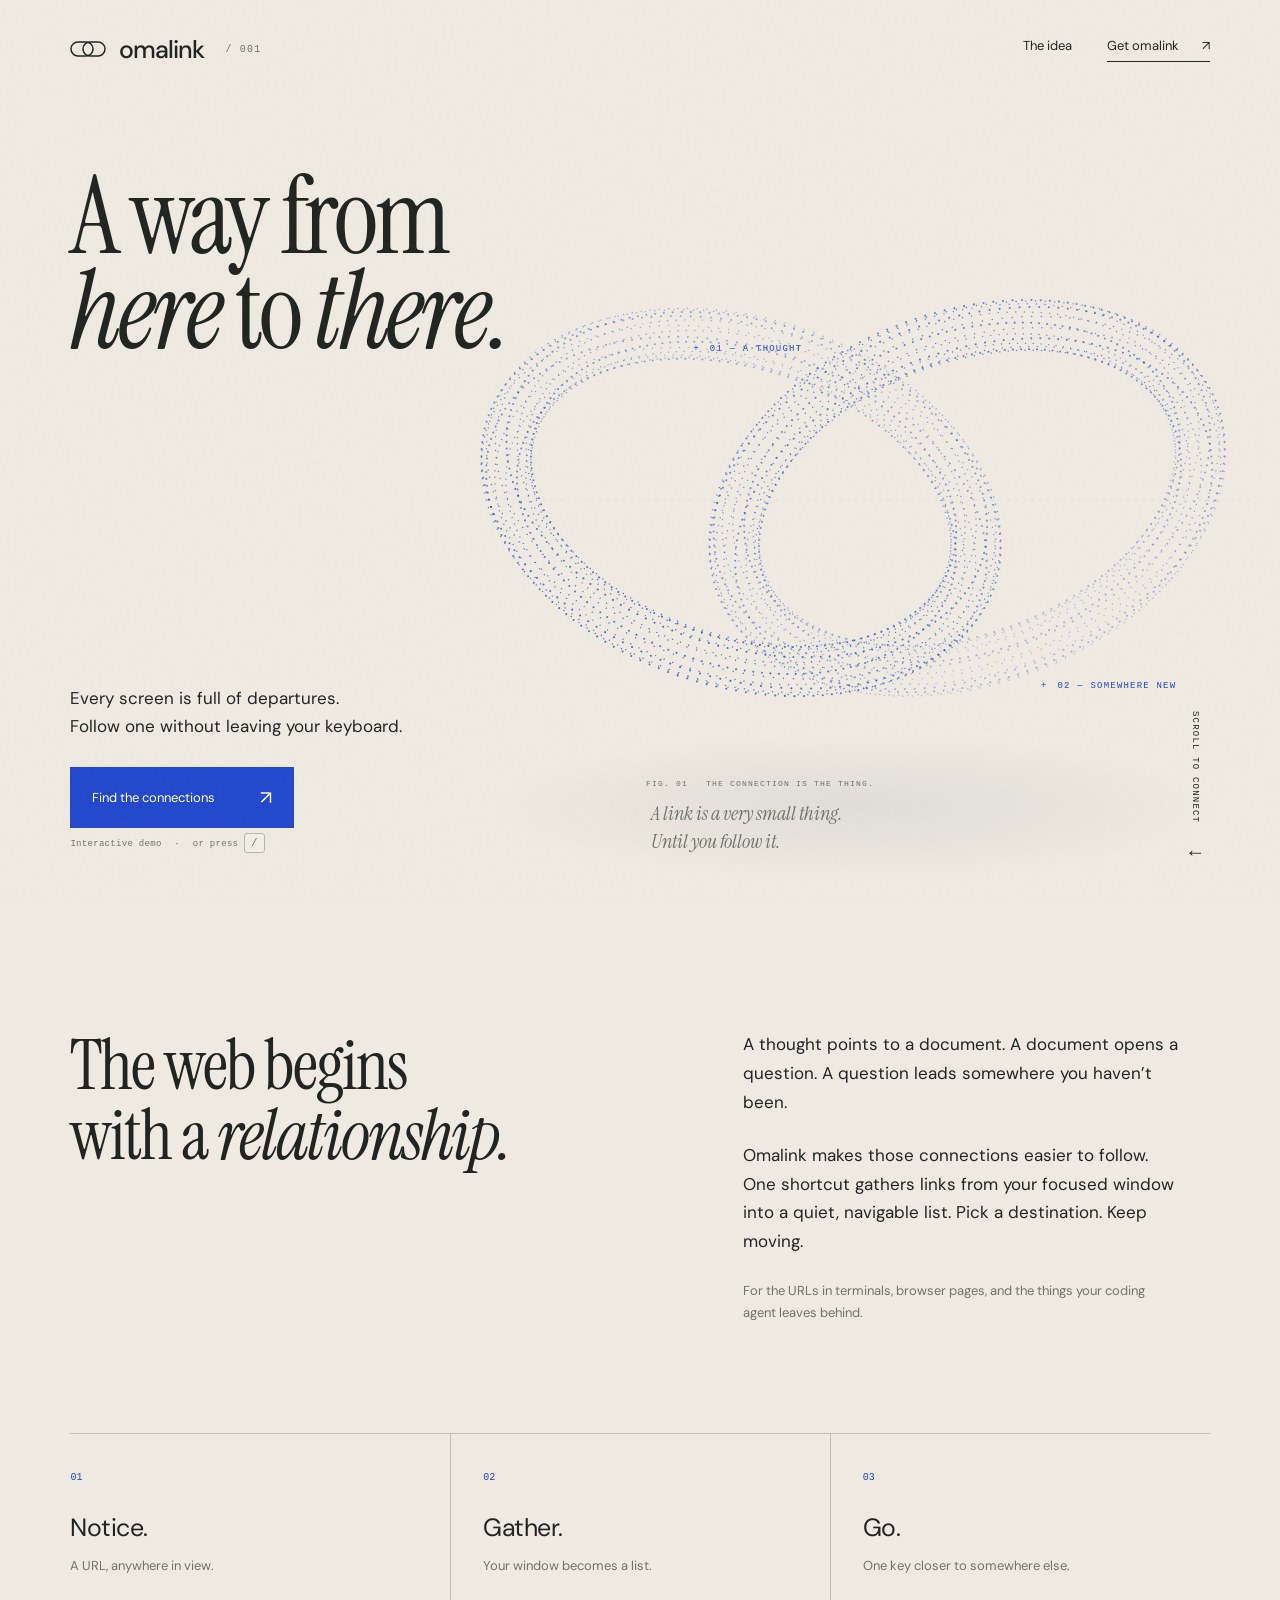
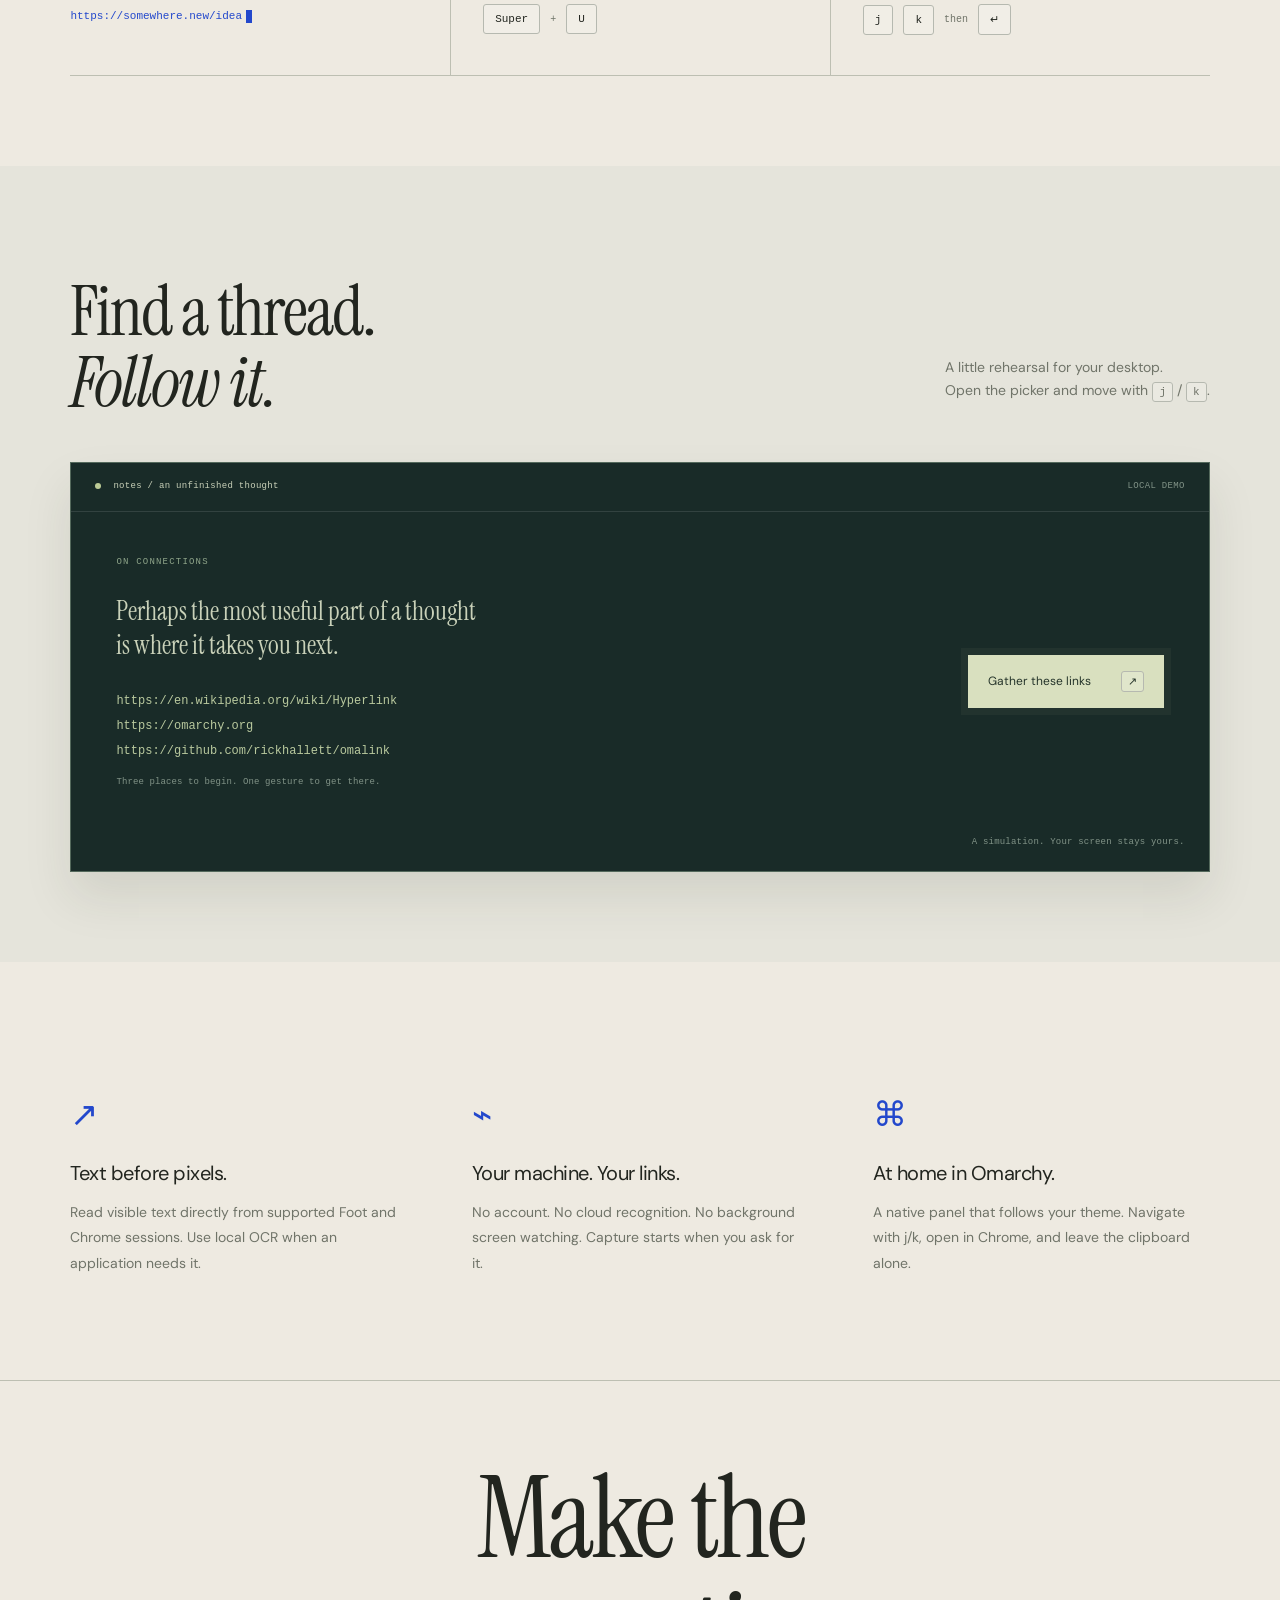
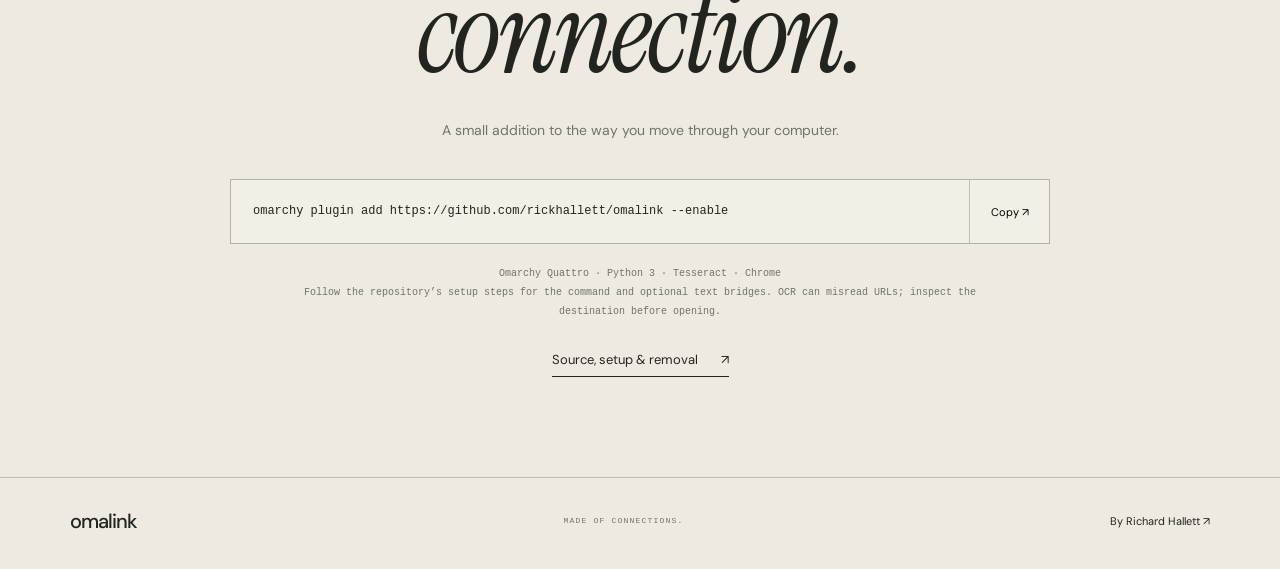
==== docs/index.html @ e87c3ad1 "Publish the interactive Omalink website on GitHub Pages" ====
<!doctype html>
<html lang="en">
<head>
<meta charset="utf-8"><meta name="viewport" content="width=device-width,initial-scale=1">
<link rel="canonical" href="https://rickhallett.github.io/omalink/">
<meta property="og:title" content="Omalink — follow visible links from your keyboard"><meta property="og:description" content="A native Omarchy link picker with direct text extraction and local OCR. Try the interactive demo."><meta property="og:image" content="https://rickhallett.github.io/omalink/preview.png">
<meta name="theme-color" content="#eeeae1"><meta name="description" content="Omalink turns the links on your screen into a keyboard-navigable list. A small, local-first tool for Omarchy.">
<title>omalink — a way from here to there</title>
<link rel="icon" href="icon.svg" type="image/svg+xml"><link rel="stylesheet" href="style.css"><script src="app.js" defer></script>
</head>
<body>
<a class="skip" href="#about">Skip to the details</a>
<header><a class="wordmark" href="#" aria-label="omalink home"><svg viewBox="0 0 36 20" aria-hidden="true"><rect x="1" y="3" width="22" height="14" rx="7"/><rect x="13" y="3" width="22" height="14" rx="7"/></svg>omalink<span class="edition">/ 001</span></a><nav aria-label="Main"><a href="#about">The idea</a><a href="#install">Get omalink <span aria-hidden="true">↗</span></a></nav></header>
<main>
<section class="hero" aria-labelledby="title">

<h1 id="title">A way from<br><em>here</em> to <em>there.</em></h1>
<div class="sculpture"><canvas id="links" aria-label="Two slowly turning interlocked blue wire rings" role="img"></canvas><span class="art-label source">01 — A THOUGHT</span><span class="art-label destination">02 — SOMEWHERE NEW</span><span class="art-caption">FIG. 01 &nbsp; THE CONNECTION IS THE THING.</span></div>
<div class="hero-bottom"><div><p class="intro">Every screen is full of departures.<br>Follow one without leaving your keyboard.</p><button class="primary" data-demo>Find the connections <span>↗</span></button><p class="hint">Interactive demo <span>·</span> or press <kbd>/</kbd></p></div><p class="aside">A link is a very small thing.<br>Until you follow it.</p><a class="scroll" href="#about">SCROLL TO CONNECT <span>↓</span></a></div>
</section>
<section id="about" class="idea">

<div class="idea-grid"><h2>The web begins<br>with a <em>relationship.</em></h2><div class="prose"><p>A thought points to a document. A document opens a question. A question leads somewhere you haven’t been.</p><p>Omalink makes those connections easier to follow. One shortcut gathers links from your focused window into a quiet, navigable list. Pick a destination. Keep moving.</p><p class="text-link">For the URLs in terminals, browser pages, and the things your coding agent leaves behind.</p></div></div>
<div class="sequence"><div><span class="step">01</span><h3>Notice.</h3><p>A URL, anywhere in view.</p><div class="sample-url">https://somewhere.new/idea<span class="caret"></span></div></div><div><span class="step">02</span><h3>Gather.</h3><p>Your window becomes a list.</p><div class="shortcut"><kbd>Super</kbd><span>+</span><kbd>U</kbd></div></div><div><span class="step">03</span><h3>Go.</h3><p>One key closer to somewhere else.</p><div class="shortcut"><kbd>j</kbd><kbd>k</kbd><span>then</span><kbd>↵</kbd></div></div></div>
</section>
<section class="playground" aria-labelledby="play-title"><div class="play-heading"><h2 id="play-title">Find a thread.<br><em>Follow it.</em></h2><p>A little rehearsal for your desktop.<br>Open the picker and move with <kbd>j</kbd> / <kbd>k</kbd>.</p></div><div class="desktop-demo"><div class="desktop-bar"><span class="status-dot"></span><span>notes / an unfinished thought</span><span>LOCAL DEMO</span></div><div class="note"><p class="note-label">ON CONNECTIONS</p><p>Perhaps the most useful part of a thought<br>is where it takes you next.</p><p class="note-links">https://en.wikipedia.org/wiki/Hyperlink<br>https://omarchy.org<br>https://github.com/rickhallett/omalink</p><p class="note-footer">Three places to begin. One gesture to get there.</p></div><button class="demo-trigger" data-demo><span>Gather these links</span><kbd>↗</kbd></button><span class="demo-caption">A simulation. Your screen stays yours.</span></div></section>
<section class="details"><div class="detail-grid"><article><span class="detail-icon">↗</span><h3>Text before pixels.</h3><p>Read visible text directly from supported Foot and Chrome sessions. Use local OCR when an application needs it.</p></article><article><span class="detail-icon">⌁</span><h3>Your machine. Your links.</h3><p>No account. No cloud recognition. No background screen watching. Capture starts when you ask for it.</p></article><article><span class="detail-icon">⌘</span><h3>At home in Omarchy.</h3><p>A native panel that follows your theme. Navigate with j/k, open in Chrome, and leave the clipboard alone.</p></article></div></section>
<section id="install" class="install"><h2>Make the<br><em>connection.</em></h2><p>A small addition to the way you move through your computer.</p><div class="install-command"><code>omarchy plugin add https://github.com/rickhallett/omalink --enable</code><button id="copy" aria-label="Copy installation command">Copy <span>↗</span></button></div><p class="install-note" id="copy-status" aria-live="polite">Omarchy Quattro · Python 3 · Tesseract · Chrome<br>Follow the repository’s setup steps for the command and optional text bridges. OCR can misread URLs; inspect the destination before opening.</p><a class="repo-link" href="https://github.com/rickhallett/omalink" target="_blank" rel="noopener noreferrer">Source, setup & removal <span>↗</span></a></section>
</main>
<footer><a class="wordmark" href="#">omalink</a><span>MADE OF CONNECTIONS.</span><a href="https://github.com/rickhallett" target="_blank" rel="noopener noreferrer">By Richard Hallett ↗</a></footer>
<dialog id="picker" aria-labelledby="picker-title"><div class="picker-header"><div><h2 id="picker-title">Where next?</h2></div><button id="close-picker" aria-label="Close picker">✕</button></div><p class="picker-intro">Three links, gathered from our example. Choose a destination.</p><div id="link-list" role="listbox" aria-label="Demo links" tabindex="0" aria-activedescendant="link-0"><div class="option" id="link-0" role="option" aria-selected="true" data-index="0"><span>01</span><div><strong>The original connection</strong><small>en.wikipedia.org/wiki/Hyperlink</small></div><b>↗</b></div><div class="option" id="link-1" role="option" aria-selected="false" data-index="1"><span>02</span><div><strong>A home for your tools</strong><small>omarchy.org</small></div><b>↗</b></div><div class="option" id="link-2" role="option" aria-selected="false" data-index="2"><span>03</span><div><strong>See how omalink works</strong><small>github.com/rickhallett/omalink</small></div><b>↗</b></div></div><div class="picker-footer"><span><kbd>j</kbd><kbd>k</kbd> move · <kbd>↵</kbd> open · <kbd>esc</kbd> close</span><a id="open-link" href="https://en.wikipedia.org/wiki/Hyperlink" target="_blank" rel="noopener noreferrer">Open destination ↗</a></div><p class="picker-disclosure">Destinations open in a new tab. This demo never reads your desktop.</p></dialog>
</body></html>
---- docs/style.css ----
@import url('https://fonts.googleapis.com/css2?family=DM+Sans:wght@400;450;500;600&family=Instrument+Serif:ital@0;1&display=swap');
:root{--paper:#eeeae1;--ink:#22251f;--muted:#707469;--blue:#2348cc;--line:#bdbfb2;--mono:ui-monospace,'Courier New',monospace;--serif:'Instrument Serif',Georgia,serif}*{box-sizing:border-box}html{scroll-behavior:smooth;scroll-padding-top:40px}body{margin:0;background:var(--paper);color:var(--ink);font:16px 'DM Sans',Arial,sans-serif}body:before{content:'';position:fixed;inset:0;pointer-events:none;z-index:20;opacity:.028;background-image:url("data:image/svg+xml,%3Csvg viewBox='0 0 180 180' xmlns='http://www.w3.org/2000/svg'%3E%3Cfilter id='n'%3E%3CfeTurbulence type='fractalNoise' baseFrequency='.9' numOctaves='3' stitchTiles='stitch'/%3E%3C/filter%3E%3Crect width='100%25' height='100%25' opacity='.7' filter='url(%23n)'/%3E%3C/svg%3E")}a{color:inherit;text-decoration:none}button{font:inherit;cursor:pointer}button,a{-webkit-tap-highlight-color:transparent}button:focus-visible,a:focus-visible,[tabindex]:focus-visible{outline:2px solid var(--blue);outline-offset:5px}header,main>section,footer{padding-left:5.5%;padding-right:5.5%}header{height:98px;display:flex;align-items:center;justify-content:space-between;position:relative;z-index:2}.wordmark{font-size:25px;letter-spacing:-1px;display:flex;gap:13px;align-items:center;font-weight:500}.wordmark svg{width:36px;fill:none;stroke:currentColor;stroke-width:1.5}.edition,.eyebrow,.section-label,.art-label,.art-caption,.hint,.scroll,.note-label,.note-footer,.desktop-bar,.demo-caption,.install-note,footer>span{font:10px/1.5 var(--mono);letter-spacing:1.2px}.wordmark .edition{color:var(--muted);margin-left:8px}nav{display:flex;gap:35px;font-size:13px}nav a:last-child{border-bottom:1px solid var(--ink);padding-bottom:7px}nav a span{padding-left:20px}.hero{min-height:760px;height:calc(100svh - 98px);max-height:1100px;position:relative;display:flex;flex-direction:column;overflow:hidden}.hero-top{display:flex;justify-content:space-between;align-items:center;margin-top:18px}.eyebrow{text-transform:uppercase;display:flex;align-items:center;gap:9px}.status-dot{width:6px;height:6px;display:inline-block;background:var(--blue);border-radius:50%}.hero h1{font:clamp(78px,8.4vw,144px)/.88 var(--serif);letter-spacing:-.035em;font-weight:400;margin:72px 0 0;position:relative;z-index:1;pointer-events:none;width:max-content}em{font-weight:400}.sculpture{position:absolute;inset:18px -3% 0 29%;pointer-events:none}.sculpture canvas{width:100%;height:100%;display:block}.art-label{position:absolute;color:var(--blue);font-size:9px}.source{top:29%;left:34%}.destination{top:72%;right:15%}.art-label:before{content:'+';margin-right:10px}.art-caption{position:absolute;bottom:14%;left:29%;color:var(--muted);font-size:8px}.hero-bottom{margin-top:auto;padding:0 0 40px;display:flex;align-items:flex-end;justify-content:space-between;position:relative;z-index:1}.intro{font-size:17px;line-height:1.65;margin:26px 0}.primary{border:0;background:var(--blue);color:#fff;padding:18px 22px;font-size:13px;display:flex;align-items:center;gap:45px;transition:background .2s,transform .2s}.primary:hover{background:#1636af;transform:translateY(-2px)}.primary span{font-size:19px}.hint{font-size:9px;color:var(--muted);letter-spacing:.3px}.hint span{padding:0 7px}kbd{border:1px solid #b6b9b0;border-radius:3px;padding:3px 6px;font:11px var(--mono);background:#ffffff30}.aside{font:italic 20px/1.4 var(--serif);position:absolute;left:51%;bottom:25px;color:var(--muted)}.scroll{display:flex;gap:24px;font-size:9px;align-items:center;writing-mode:vertical-rl}.scroll span{font-size:20px}.section-label{display:flex;justify-content:space-between;border-top:1px solid var(--line);padding-top:21px;font-size:9px;color:var(--muted)}.idea,.playground,.details{padding-top:45px;padding-bottom:90px}.idea-grid{display:grid;grid-template-columns:1.15fr 1fr;gap:12%;margin:85px 0}h2{font:400 clamp(48px,5.5vw,84px)/1 var(--serif);letter-spacing:-.03em;margin:0}.prose{max-width:435px;font-size:17px;line-height:1.7}.prose p:first-child{margin-top:0}.prose p{margin-bottom:24px}.text-link{font-size:13px;color:var(--muted)}.sequence{display:grid;grid-template-columns:repeat(3,1fr);border-top:1px solid var(--line);border-bottom:1px solid var(--line)}.sequence>div{padding:30px 32px 40px}.sequence>div:first-child{padding-left:0}.sequence>div+div{border-left:1px solid var(--line)}.step{font:10px var(--mono);color:var(--blue)}h3{font-weight:400;font-size:25px;letter-spacing:-.5px;margin:26px 0 12px}.sequence p{font-size:13px;color:var(--muted)}.sample-url{margin-top:36px;font:11px var(--mono);color:var(--blue);word-break:break-all}.caret{height:13px;width:6px;background:var(--blue);display:inline-block;margin-left:4px;vertical-align:middle}.shortcut{display:flex;gap:10px;align-items:center;margin-top:30px}.shortcut kbd{padding:8px 11px}.shortcut span{font:10px var(--mono);color:var(--muted)}.playground{background:#e5e4db}.play-heading{display:flex;justify-content:space-between;align-items:end;margin:65px 0 45px}.play-heading p{font-size:14px;line-height:1.7;color:var(--muted)}.desktop-demo{background:#192b28;color:#c9d1b9;min-height:410px;position:relative;border:1px solid #54695c;box-shadow:0 25px 45px #2a30211a}.desktop-bar{border-bottom:1px solid #ffffff1c;padding:17px 24px;display:flex;gap:12px;letter-spacing:.3px;font-size:9px}.desktop-bar .status-dot{background:#bccb96;margin-top:3px}.desktop-bar span:last-child{margin-left:auto;color:#819387}.note{padding:35px 45px}.note-label{color:#8fa58a;font-size:9px}.note>p:nth-child(2){font:26px/1.3 var(--serif)}.note-links{font:12px/2.1 var(--mono);color:#b9c99e}.note-footer{font-size:9px;letter-spacing:.1px;color:#819387}.demo-trigger{position:absolute;right:45px;top:47%;background:#d9e0bf;color:#25342a;border:0;padding:16px 20px;display:flex;align-items:center;gap:30px;font-size:12px;box-shadow:0 0 0 7px #d9e0bf0b}.demo-trigger:hover{background:#f3f5df}.demo-caption{position:absolute;bottom:22px;right:24px;color:#819387;letter-spacing:.2px;font-size:9px}.details{padding-top:70px}.detail-grid{display:grid;grid-template-columns:repeat(3,1fr);gap:65px;padding-top:60px}.detail-icon{font-size:34px;color:var(--blue);font-family:var(--serif)}.detail-grid h3{font-size:20px;margin-top:23px}.detail-grid p{font-size:14px;line-height:1.8;color:var(--muted)}.install{text-align:center;padding-top:80px;padding-bottom:100px;border-top:1px solid var(--line)}.install .eyebrow{justify-content:center;margin-bottom:30px}.install h2{font-size:clamp(80px,9vw,135px)}.install>p:not(.eyebrow):not(.install-note){color:var(--muted);font-size:14px;margin:30px 0}.install-command{margin:40px auto 20px;display:flex;border:1px solid #aeb4a3;max-width:820px;text-align:left;background:#f7f5ed80}.install-command code{font:12px/1.6 var(--mono);padding:22px;overflow-wrap:anywhere;flex:1}.install-command button{border:0;border-left:1px solid var(--line);background:transparent;padding:20px;font-size:11px;min-width:80px}.install-command button:hover{background:#dce1d1}.install-note{color:var(--muted);letter-spacing:0;font-size:10px;line-height:1.9;max-width:680px;margin:0 auto}.repo-link{display:inline-block;font-size:13px;margin-top:30px;border-bottom:1px solid;padding-bottom:8px}.repo-link span{padding-left:20px}footer{padding-top:30px;padding-bottom:35px;border-top:1px solid var(--line);display:flex;align-items:center;justify-content:space-between}footer .wordmark{font-size:20px}footer>span{font-size:8px;color:var(--muted)}footer>a:last-child{font-size:11px}.skip{position:fixed;top:8px;left:8px;transform:translateY(-200%);z-index:99;background:var(--paper);padding:12px}.skip:focus{transform:none}dialog{background:var(--paper);color:var(--ink);border:1px solid #8e9888;padding:30px;width:min(650px,calc(100vw - 30px));max-height:90svh;box-shadow:0 35px 100px #1118}dialog::backdrop{background:#172e2990;backdrop-filter:blur(7px)}.picker-header{display:flex;align-items:center;justify-content:space-between}.picker-header h2{font-size:52px;margin-top:10px}.picker-header button{background:none;border:0;font-size:20px;padding:10px}.picker-intro{font-size:13px;color:var(--muted);margin:25px 0}.option{display:flex;gap:20px;align-items:center;padding:20px 16px;border-top:1px solid var(--line);cursor:pointer}.option>span{font:10px var(--mono)}.option strong{font-size:15px;font-weight:500;display:block}.option small{font:11px var(--mono);display:block;margin-top:7px;word-break:break-all}.option b{margin-left:auto;font-size:18px;font-weight:400}.option[aria-selected=true]{background:var(--blue);color:white;border-color:var(--blue)}.picker-footer{display:flex;align-items:center;justify-content:space-between;gap:18px;margin-top:25px;font:10px/2 var(--mono)}.picker-footer kbd{font-size:9px;margin-right:4px}.picker-footer a{font:12px 'DM Sans',Arial,sans-serif;border-bottom:1px solid;padding-bottom:3px}.picker-disclosure{font-size:10px;color:var(--muted);margin-top:22px;margin-bottom:0}.section-label span:last-child{text-align:right}
@media(min-width:1600px){header,main>section,footer{padding-left:max(5.5%,calc((100vw - 1600px)/2));padding-right:max(5.5%,calc((100vw - 1600px)/2))}.hero{min-height:850px}.hero h1{font-size:145px}.sculpture{inset:0 5% 0 28%}}
@media(max-width:850px){header{height:80px}.hero{height:auto;min-height:900px}.hero h1{font-size:clamp(75px,12vw,110px);margin-top:45px}.hero-top>.edition{display:none}.sculpture{inset:215px -13% 190px 8%}.source{top:18%;left:33%}.destination{top:70%;right:11%}.art-caption{bottom:5%;left:22%}.hero-bottom{padding-top:440px}.aside{display:none}.intro{font-size:15px}.hero-bottom>div{width:100%}.scroll{margin-bottom:12px}.idea-grid{gap:7%;margin:60px 0}.prose{font-size:15px}.sequence>div{padding:25px 18px}.sequence h3{font-size:22px}.sample-url{font-size:9px}.detail-grid{gap:25px}.demo-trigger{top:auto;bottom:42px;right:30px}.note{padding:28px}.note-footer{max-width:230px}.play-heading p{max-width:240px;margin-left:25px}.wordmark{font-size:22px}.wordmark .edition{display:none}}
@media(max-width:550px){header,main>section,footer{padding-left:6%;padding-right:6%}nav{gap:20px;font-size:11px}.hero{min-height:810px}.hero h1{font-size:78px}.hero-top{margin-top:10px}.eyebrow{font-size:8px}.sculpture{inset:195px -27% 200px -14%}.hero-bottom{padding-top:360px;padding-bottom:28px}.hero-bottom .intro{font-size:14px}.primary{padding:15px 18px}.source{top:25%;left:25%}.destination{top:77%;right:14%;font-size:7px}.art-caption{display:none}.section-label{font-size:8px;gap:20px}.section-label span:last-child{max-width:115px}.idea,.playground,.details{padding-top:30px;padding-bottom:55px}.idea-grid{display:block;margin:45px 0}.idea-grid h2{font-size:52px;margin-bottom:30px}.sequence{grid-template-columns:1fr}.sequence>div,.sequence>div:first-child{padding:25px 0;position:relative}.sequence>div+div{border-left:0;border-top:1px solid var(--line)}.sequence h3{margin:12px 0 6px}.sequence p{margin:0}.sequence .shortcut,.sample-url{position:absolute;right:0;top:15px;max-width:48%}.play-heading{display:block;margin:45px 0 30px}.play-heading h2{font-size:55px}.play-heading p{margin:25px 0;max-width:none}.desktop-demo{min-height:430px}.desktop-bar{padding:15px;font-size:8px}.desktop-bar span:last-child{display:none}.note{padding:20px}.note>p:nth-child(2){font-size:24px}.note-links{font-size:10px;overflow-wrap:anywhere}.note-footer{max-width:none}.demo-trigger{bottom:52px;left:20px;right:auto}.demo-caption{font-size:8px;right:20px;bottom:20px}.detail-grid{grid-template-columns:1fr;gap:28px;padding-top:40px}.detail-grid article{display:grid;grid-template-columns:35px 1fr;column-gap:20px}.detail-icon{grid-row:1/3;padding-top:12px}.detail-grid h3{margin:12px 0 5px}.detail-grid p{margin:0}.install{padding-top:65px;padding-bottom:65px}.install-command code{font-size:10px;padding:16px}.install-command button{min-width:62px;padding:12px}.install-note{font-size:9px}footer>span{display:none}dialog{padding:22px}.picker-header h2{font-size:45px}.option{padding:18px 12px;gap:12px}.option strong{font-size:13px}.option small{font-size:9px}.picker-footer{flex-direction:column;align-items:flex-start;gap:15px}.picker-intro{font-size:12px}}
@media(prefers-reduced-motion:reduce){html{scroll-behavior:auto}*,*:before,*:after{animation:none!important;transition:none!important}}
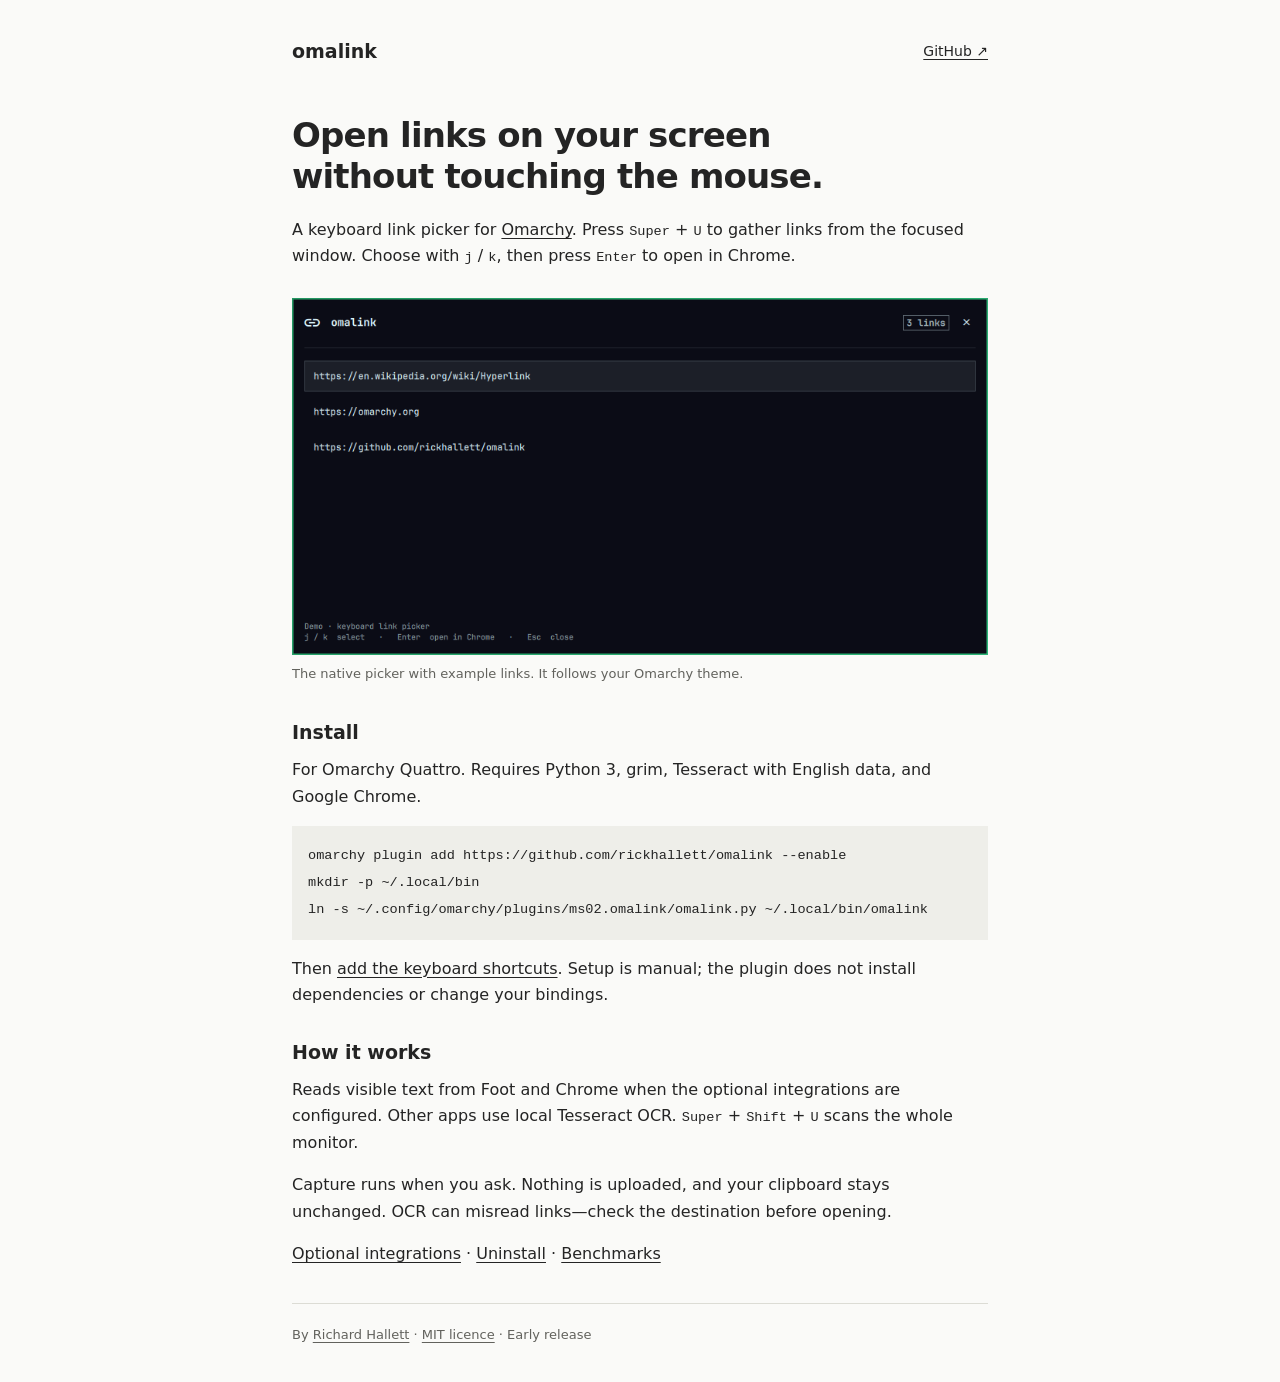
==== commit c15b2833: "Replace promotional landing page with minimal product documentation" ====
--- a/docs/index.html
+++ b/docs/index.html
@@ -1,32 +1,45 @@
 <!doctype html>
 <html lang="en">
 <head>
-<meta charset="utf-8"><meta name="viewport" content="width=device-width,initial-scale=1">
-<link rel="canonical" href="https://rickhallett.github.io/omalink/">
-<meta property="og:title" content="Omalink — follow visible links from your keyboard"><meta property="og:description" content="A native Omarchy link picker with direct text extraction and local OCR. Try the interactive demo."><meta property="og:image" content="https://rickhallett.github.io/omalink/preview.png">
-<meta name="theme-color" content="#eeeae1"><meta name="description" content="Omalink turns the links on your screen into a keyboard-navigable list. A small, local-first tool for Omarchy.">
-<title>omalink — a way from here to there</title>
-<link rel="icon" href="icon.svg" type="image/svg+xml"><link rel="stylesheet" href="style.css"><script src="app.js" defer></script>
+  <meta charset="utf-8">
+  <meta name="viewport" content="width=device-width, initial-scale=1">
+  <title>Omalink — open visible links from your keyboard</title>
+  <meta name="description" content="A keyboard link picker for Omarchy. Read links from Foot and Chrome, with local OCR for other apps.">
+  <meta name="theme-color" content="#fafaf8">
+  <link rel="canonical" href="https://rickhallett.github.io/omalink/">
+  <meta property="og:title" content="Omalink — open visible links from your keyboard">
+  <meta property="og:description" content="A small keyboard link picker for Omarchy.">
+  <meta property="og:image" content="https://rickhallett.github.io/omalink/preview.png">
+  <link rel="icon" href="icon.svg" type="image/svg+xml">
+  <link rel="stylesheet" href="style.css">
 </head>
 <body>
-<a class="skip" href="#about">Skip to the details</a>
-<header><a class="wordmark" href="#" aria-label="omalink home"><svg viewBox="0 0 36 20" aria-hidden="true"><rect x="1" y="3" width="22" height="14" rx="7"/><rect x="13" y="3" width="22" height="14" rx="7"/></svg>omalink<span class="edition">/ 001</span></a><nav aria-label="Main"><a href="#about">The idea</a><a href="#install">Get omalink <span aria-hidden="true">↗</span></a></nav></header>
-<main>
-<section class="hero" aria-labelledby="title">
-
-<h1 id="title">A way from<br><em>here</em> to <em>there.</em></h1>
-<div class="sculpture"><canvas id="links" aria-label="Two slowly turning interlocked blue wire rings" role="img"></canvas><span class="art-label source">01 — A THOUGHT</span><span class="art-label destination">02 — SOMEWHERE NEW</span><span class="art-caption">FIG. 01 &nbsp; THE CONNECTION IS THE THING.</span></div>
-<div class="hero-bottom"><div><p class="intro">Every screen is full of departures.<br>Follow one without leaving your keyboard.</p><button class="primary" data-demo>Find the connections <span>↗</span></button><p class="hint">Interactive demo <span>·</span> or press <kbd>/</kbd></p></div><p class="aside">A link is a very small thing.<br>Until you follow it.</p><a class="scroll" href="#about">SCROLL TO CONNECT <span>↓</span></a></div>
-</section>
-<section id="about" class="idea">
-
-<div class="idea-grid"><h2>The web begins<br>with a <em>relationship.</em></h2><div class="prose"><p>A thought points to a document. A document opens a question. A question leads somewhere you haven’t been.</p><p>Omalink makes those connections easier to follow. One shortcut gathers links from your focused window into a quiet, navigable list. Pick a destination. Keep moving.</p><p class="text-link">For the URLs in terminals, browser pages, and the things your coding agent leaves behind.</p></div></div>
-<div class="sequence"><div><span class="step">01</span><h3>Notice.</h3><p>A URL, anywhere in view.</p><div class="sample-url">https://somewhere.new/idea<span class="caret"></span></div></div><div><span class="step">02</span><h3>Gather.</h3><p>Your window becomes a list.</p><div class="shortcut"><kbd>Super</kbd><span>+</span><kbd>U</kbd></div></div><div><span class="step">03</span><h3>Go.</h3><p>One key closer to somewhere else.</p><div class="shortcut"><kbd>j</kbd><kbd>k</kbd><span>then</span><kbd>↵</kbd></div></div></div>
-</section>
-<section class="playground" aria-labelledby="play-title"><div class="play-heading"><h2 id="play-title">Find a thread.<br><em>Follow it.</em></h2><p>A little rehearsal for your desktop.<br>Open the picker and move with <kbd>j</kbd> / <kbd>k</kbd>.</p></div><div class="desktop-demo"><div class="desktop-bar"><span class="status-dot"></span><span>notes / an unfinished thought</span><span>LOCAL DEMO</span></div><div class="note"><p class="note-label">ON CONNECTIONS</p><p>Perhaps the most useful part of a thought<br>is where it takes you next.</p><p class="note-links">https://en.wikipedia.org/wiki/Hyperlink<br>https://omarchy.org<br>https://github.com/rickhallett/omalink</p><p class="note-footer">Three places to begin. One gesture to get there.</p></div><button class="demo-trigger" data-demo><span>Gather these links</span><kbd>↗</kbd></button><span class="demo-caption">A simulation. Your screen stays yours.</span></div></section>
-<section class="details"><div class="detail-grid"><article><span class="detail-icon">↗</span><h3>Text before pixels.</h3><p>Read visible text directly from supported Foot and Chrome sessions. Use local OCR when an application needs it.</p></article><article><span class="detail-icon">⌁</span><h3>Your machine. Your links.</h3><p>No account. No cloud recognition. No background screen watching. Capture starts when you ask for it.</p></article><article><span class="detail-icon">⌘</span><h3>At home in Omarchy.</h3><p>A native panel that follows your theme. Navigate with j/k, open in Chrome, and leave the clipboard alone.</p></article></div></section>
-<section id="install" class="install"><h2>Make the<br><em>connection.</em></h2><p>A small addition to the way you move through your computer.</p><div class="install-command"><code>omarchy plugin add https://github.com/rickhallett/omalink --enable</code><button id="copy" aria-label="Copy installation command">Copy <span>↗</span></button></div><p class="install-note" id="copy-status" aria-live="polite">Omarchy Quattro · Python 3 · Tesseract · Chrome<br>Follow the repository’s setup steps for the command and optional text bridges. OCR can misread URLs; inspect the destination before opening.</p><a class="repo-link" href="https://github.com/rickhallett/omalink" target="_blank" rel="noopener noreferrer">Source, setup & removal <span>↗</span></a></section>
-</main>
-<footer><a class="wordmark" href="#">omalink</a><span>MADE OF CONNECTIONS.</span><a href="https://github.com/rickhallett" target="_blank" rel="noopener noreferrer">By Richard Hallett ↗</a></footer>
-<dialog id="picker" aria-labelledby="picker-title"><div class="picker-header"><div><h2 id="picker-title">Where next?</h2></div><button id="close-picker" aria-label="Close picker">✕</button></div><p class="picker-intro">Three links, gathered from our example. Choose a destination.</p><div id="link-list" role="listbox" aria-label="Demo links" tabindex="0" aria-activedescendant="link-0"><div class="option" id="link-0" role="option" aria-selected="true" data-index="0"><span>01</span><div><strong>The original connection</strong><small>en.wikipedia.org/wiki/Hyperlink</small></div><b>↗</b></div><div class="option" id="link-1" role="option" aria-selected="false" data-index="1"><span>02</span><div><strong>A home for your tools</strong><small>omarchy.org</small></div><b>↗</b></div><div class="option" id="link-2" role="option" aria-selected="false" data-index="2"><span>03</span><div><strong>See how omalink works</strong><small>github.com/rickhallett/omalink</small></div><b>↗</b></div></div><div class="picker-footer"><span><kbd>j</kbd><kbd>k</kbd> move · <kbd>↵</kbd> open · <kbd>esc</kbd> close</span><a id="open-link" href="https://en.wikipedia.org/wiki/Hyperlink" target="_blank" rel="noopener noreferrer">Open destination ↗</a></div><p class="picker-disclosure">Destinations open in a new tab. This demo never reads your desktop.</p></dialog>
-</body></html>
+  <header>
+    <a class="name" href="./">omalink</a>
+    <a href="https://github.com/rickhallett/omalink">GitHub ↗</a>
+  </header>
+  <main>
+    <h1>Open links on your screen<br class="wide"> without touching the mouse.</h1>
+    <p>A keyboard link picker for <a href="https://omarchy.org">Omarchy</a>. Press <kbd>Super</kbd> + <kbd>U</kbd> to gather links from the focused window. Choose with <kbd>j</kbd> / <kbd>k</kbd>, then press <kbd>Enter</kbd> to open in Chrome.</p>
+    <figure>
+      <img src="preview.png" width="900" height="462" alt="Omalink’s native panel listing three example URLs, with the first selected.">
+      <figcaption>The native picker with example links. It follows your Omarchy theme.</figcaption>
+    </figure>
+    <section aria-labelledby="install">
+      <h2 id="install">Install</h2>
+      <p>For Omarchy Quattro. Requires Python 3, grim, Tesseract with English data, and Google Chrome.</p>
+      <pre><code>omarchy plugin add https://github.com/rickhallett/omalink --enable
+mkdir -p ~/.local/bin
+ln -s ~/.config/omarchy/plugins/ms02.omalink/omalink.py ~/.local/bin/omalink</code></pre>
+      <p>Then <a href="https://github.com/rickhallett/omalink#install">add the keyboard shortcuts</a>. Setup is manual; the plugin does not install dependencies or change your bindings.</p>
+    </section>
+    <section aria-labelledby="how">
+      <h2 id="how">How it works</h2>
+      <p>Reads visible text from Foot and Chrome when the optional integrations are configured. Other apps use local Tesseract OCR. <kbd>Super</kbd> + <kbd>Shift</kbd> + <kbd>U</kbd> scans the whole monitor.</p>
+      <p>Capture runs when you ask. Nothing is uploaded, and your clipboard stays unchanged. OCR can misread links—check the destination before opening.</p>
+      <p><a href="https://github.com/rickhallett/omalink#optional-direct-text-bridges">Optional integrations</a> · <a href="https://github.com/rickhallett/omalink#remove">Uninstall</a> · <a href="https://github.com/rickhallett/omalink/blob/main/benchmarks/RESULTS.md">Benchmarks</a></p>
+    </section>
+  </main>
+  <footer>By <a href="https://github.com/rickhallett">Richard Hallett</a> · <a href="https://github.com/rickhallett/omalink/blob/main/LICENSE">MIT licence</a> · Early release</footer>
+</body>
+</html>
--- a/docs/style.css
+++ b/docs/style.css
@@ -1,6 +1,20 @@
-@import url('https://fonts.googleapis.com/css2?family=DM+Sans:wght@400;450;500;600&family=Instrument+Serif:ital@0;1&display=swap');
-:root{--paper:#eeeae1;--ink:#22251f;--muted:#707469;--blue:#2348cc;--line:#bdbfb2;--mono:ui-monospace,'Courier New',monospace;--serif:'Instrument Serif',Georgia,serif}*{box-sizing:border-box}html{scroll-behavior:smooth;scroll-padding-top:40px}body{margin:0;background:var(--paper);color:var(--ink);font:16px 'DM Sans',Arial,sans-serif}body:before{content:'';position:fixed;inset:0;pointer-events:none;z-index:20;opacity:.028;background-image:url("data:image/svg+xml,%3Csvg viewBox='0 0 180 180' xmlns='http://www.w3.org/2000/svg'%3E%3Cfilter id='n'%3E%3CfeTurbulence type='fractalNoise' baseFrequency='.9' numOctaves='3' stitchTiles='stitch'/%3E%3C/filter%3E%3Crect width='100%25' height='100%25' opacity='.7' filter='url(%23n)'/%3E%3C/svg%3E")}a{color:inherit;text-decoration:none}button{font:inherit;cursor:pointer}button,a{-webkit-tap-highlight-color:transparent}button:focus-visible,a:focus-visible,[tabindex]:focus-visible{outline:2px solid var(--blue);outline-offset:5px}header,main>section,footer{padding-left:5.5%;padding-right:5.5%}header{height:98px;display:flex;align-items:center;justify-content:space-between;position:relative;z-index:2}.wordmark{font-size:25px;letter-spacing:-1px;display:flex;gap:13px;align-items:center;font-weight:500}.wordmark svg{width:36px;fill:none;stroke:currentColor;stroke-width:1.5}.edition,.eyebrow,.section-label,.art-label,.art-caption,.hint,.scroll,.note-label,.note-footer,.desktop-bar,.demo-caption,.install-note,footer>span{font:10px/1.5 var(--mono);letter-spacing:1.2px}.wordmark .edition{color:var(--muted);margin-left:8px}nav{display:flex;gap:35px;font-size:13px}nav a:last-child{border-bottom:1px solid var(--ink);padding-bottom:7px}nav a span{padding-left:20px}.hero{min-height:760px;height:calc(100svh - 98px);max-height:1100px;position:relative;display:flex;flex-direction:column;overflow:hidden}.hero-top{display:flex;justify-content:space-between;align-items:center;margin-top:18px}.eyebrow{text-transform:uppercase;display:flex;align-items:center;gap:9px}.status-dot{width:6px;height:6px;display:inline-block;background:var(--blue);border-radius:50%}.hero h1{font:clamp(78px,8.4vw,144px)/.88 var(--serif);letter-spacing:-.035em;font-weight:400;margin:72px 0 0;position:relative;z-index:1;pointer-events:none;width:max-content}em{font-weight:400}.sculpture{position:absolute;inset:18px -3% 0 29%;pointer-events:none}.sculpture canvas{width:100%;height:100%;display:block}.art-label{position:absolute;color:var(--blue);font-size:9px}.source{top:29%;left:34%}.destination{top:72%;right:15%}.art-label:before{content:'+';margin-right:10px}.art-caption{position:absolute;bottom:14%;left:29%;color:var(--muted);font-size:8px}.hero-bottom{margin-top:auto;padding:0 0 40px;display:flex;align-items:flex-end;justify-content:space-between;position:relative;z-index:1}.intro{font-size:17px;line-height:1.65;margin:26px 0}.primary{border:0;background:var(--blue);color:#fff;padding:18px 22px;font-size:13px;display:flex;align-items:center;gap:45px;transition:background .2s,transform .2s}.primary:hover{background:#1636af;transform:translateY(-2px)}.primary span{font-size:19px}.hint{font-size:9px;color:var(--muted);letter-spacing:.3px}.hint span{padding:0 7px}kbd{border:1px solid #b6b9b0;border-radius:3px;padding:3px 6px;font:11px var(--mono);background:#ffffff30}.aside{font:italic 20px/1.4 var(--serif);position:absolute;left:51%;bottom:25px;color:var(--muted)}.scroll{display:flex;gap:24px;font-size:9px;align-items:center;writing-mode:vertical-rl}.scroll span{font-size:20px}.section-label{display:flex;justify-content:space-between;border-top:1px solid var(--line);padding-top:21px;font-size:9px;color:var(--muted)}.idea,.playground,.details{padding-top:45px;padding-bottom:90px}.idea-grid{display:grid;grid-template-columns:1.15fr 1fr;gap:12%;margin:85px 0}h2{font:400 clamp(48px,5.5vw,84px)/1 var(--serif);letter-spacing:-.03em;margin:0}.prose{max-width:435px;font-size:17px;line-height:1.7}.prose p:first-child{margin-top:0}.prose p{margin-bottom:24px}.text-link{font-size:13px;color:var(--muted)}.sequence{display:grid;grid-template-columns:repeat(3,1fr);border-top:1px solid var(--line);border-bottom:1px solid var(--line)}.sequence>div{padding:30px 32px 40px}.sequence>div:first-child{padding-left:0}.sequence>div+div{border-left:1px solid var(--line)}.step{font:10px var(--mono);color:var(--blue)}h3{font-weight:400;font-size:25px;letter-spacing:-.5px;margin:26px 0 12px}.sequence p{font-size:13px;color:var(--muted)}.sample-url{margin-top:36px;font:11px var(--mono);color:var(--blue);word-break:break-all}.caret{height:13px;width:6px;background:var(--blue);display:inline-block;margin-left:4px;vertical-align:middle}.shortcut{display:flex;gap:10px;align-items:center;margin-top:30px}.shortcut kbd{padding:8px 11px}.shortcut span{font:10px var(--mono);color:var(--muted)}.playground{background:#e5e4db}.play-heading{display:flex;justify-content:space-between;align-items:end;margin:65px 0 45px}.play-heading p{font-size:14px;line-height:1.7;color:var(--muted)}.desktop-demo{background:#192b28;color:#c9d1b9;min-height:410px;position:relative;border:1px solid #54695c;box-shadow:0 25px 45px #2a30211a}.desktop-bar{border-bottom:1px solid #ffffff1c;padding:17px 24px;display:flex;gap:12px;letter-spacing:.3px;font-size:9px}.desktop-bar .status-dot{background:#bccb96;margin-top:3px}.desktop-bar span:last-child{margin-left:auto;color:#819387}.note{padding:35px 45px}.note-label{color:#8fa58a;font-size:9px}.note>p:nth-child(2){font:26px/1.3 var(--serif)}.note-links{font:12px/2.1 var(--mono);color:#b9c99e}.note-footer{font-size:9px;letter-spacing:.1px;color:#819387}.demo-trigger{position:absolute;right:45px;top:47%;background:#d9e0bf;color:#25342a;border:0;padding:16px 20px;display:flex;align-items:center;gap:30px;font-size:12px;box-shadow:0 0 0 7px #d9e0bf0b}.demo-trigger:hover{background:#f3f5df}.demo-caption{position:absolute;bottom:22px;right:24px;color:#819387;letter-spacing:.2px;font-size:9px}.details{padding-top:70px}.detail-grid{display:grid;grid-template-columns:repeat(3,1fr);gap:65px;padding-top:60px}.detail-icon{font-size:34px;color:var(--blue);font-family:var(--serif)}.detail-grid h3{font-size:20px;margin-top:23px}.detail-grid p{font-size:14px;line-height:1.8;color:var(--muted)}.install{text-align:center;padding-top:80px;padding-bottom:100px;border-top:1px solid var(--line)}.install .eyebrow{justify-content:center;margin-bottom:30px}.install h2{font-size:clamp(80px,9vw,135px)}.install>p:not(.eyebrow):not(.install-note){color:var(--muted);font-size:14px;margin:30px 0}.install-command{margin:40px auto 20px;display:flex;border:1px solid #aeb4a3;max-width:820px;text-align:left;background:#f7f5ed80}.install-command code{font:12px/1.6 var(--mono);padding:22px;overflow-wrap:anywhere;flex:1}.install-command button{border:0;border-left:1px solid var(--line);background:transparent;padding:20px;font-size:11px;min-width:80px}.install-command button:hover{background:#dce1d1}.install-note{color:var(--muted);letter-spacing:0;font-size:10px;line-height:1.9;max-width:680px;margin:0 auto}.repo-link{display:inline-block;font-size:13px;margin-top:30px;border-bottom:1px solid;padding-bottom:8px}.repo-link span{padding-left:20px}footer{padding-top:30px;padding-bottom:35px;border-top:1px solid var(--line);display:flex;align-items:center;justify-content:space-between}footer .wordmark{font-size:20px}footer>span{font-size:8px;color:var(--muted)}footer>a:last-child{font-size:11px}.skip{position:fixed;top:8px;left:8px;transform:translateY(-200%);z-index:99;background:var(--paper);padding:12px}.skip:focus{transform:none}dialog{background:var(--paper);color:var(--ink);border:1px solid #8e9888;padding:30px;width:min(650px,calc(100vw - 30px));max-height:90svh;box-shadow:0 35px 100px #1118}dialog::backdrop{background:#172e2990;backdrop-filter:blur(7px)}.picker-header{display:flex;align-items:center;justify-content:space-between}.picker-header h2{font-size:52px;margin-top:10px}.picker-header button{background:none;border:0;font-size:20px;padding:10px}.picker-intro{font-size:13px;color:var(--muted);margin:25px 0}.option{display:flex;gap:20px;align-items:center;padding:20px 16px;border-top:1px solid var(--line);cursor:pointer}.option>span{font:10px var(--mono)}.option strong{font-size:15px;font-weight:500;display:block}.option small{font:11px var(--mono);display:block;margin-top:7px;word-break:break-all}.option b{margin-left:auto;font-size:18px;font-weight:400}.option[aria-selected=true]{background:var(--blue);color:white;border-color:var(--blue)}.picker-footer{display:flex;align-items:center;justify-content:space-between;gap:18px;margin-top:25px;font:10px/2 var(--mono)}.picker-footer kbd{font-size:9px;margin-right:4px}.picker-footer a{font:12px 'DM Sans',Arial,sans-serif;border-bottom:1px solid;padding-bottom:3px}.picker-disclosure{font-size:10px;color:var(--muted);margin-top:22px;margin-bottom:0}.section-label span:last-child{text-align:right}
-@media(min-width:1600px){header,main>section,footer{padding-left:max(5.5%,calc((100vw - 1600px)/2));padding-right:max(5.5%,calc((100vw - 1600px)/2))}.hero{min-height:850px}.hero h1{font-size:145px}.sculpture{inset:0 5% 0 28%}}
-@media(max-width:850px){header{height:80px}.hero{height:auto;min-height:900px}.hero h1{font-size:clamp(75px,12vw,110px);margin-top:45px}.hero-top>.edition{display:none}.sculpture{inset:215px -13% 190px 8%}.source{top:18%;left:33%}.destination{top:70%;right:11%}.art-caption{bottom:5%;left:22%}.hero-bottom{padding-top:440px}.aside{display:none}.intro{font-size:15px}.hero-bottom>div{width:100%}.scroll{margin-bottom:12px}.idea-grid{gap:7%;margin:60px 0}.prose{font-size:15px}.sequence>div{padding:25px 18px}.sequence h3{font-size:22px}.sample-url{font-size:9px}.detail-grid{gap:25px}.demo-trigger{top:auto;bottom:42px;right:30px}.note{padding:28px}.note-footer{max-width:230px}.play-heading p{max-width:240px;margin-left:25px}.wordmark{font-size:22px}.wordmark .edition{display:none}}
-@media(max-width:550px){header,main>section,footer{padding-left:6%;padding-right:6%}nav{gap:20px;font-size:11px}.hero{min-height:810px}.hero h1{font-size:78px}.hero-top{margin-top:10px}.eyebrow{font-size:8px}.sculpture{inset:195px -27% 200px -14%}.hero-bottom{padding-top:360px;padding-bottom:28px}.hero-bottom .intro{font-size:14px}.primary{padding:15px 18px}.source{top:25%;left:25%}.destination{top:77%;right:14%;font-size:7px}.art-caption{display:none}.section-label{font-size:8px;gap:20px}.section-label span:last-child{max-width:115px}.idea,.playground,.details{padding-top:30px;padding-bottom:55px}.idea-grid{display:block;margin:45px 0}.idea-grid h2{font-size:52px;margin-bottom:30px}.sequence{grid-template-columns:1fr}.sequence>div,.sequence>div:first-child{padding:25px 0;position:relative}.sequence>div+div{border-left:0;border-top:1px solid var(--line)}.sequence h3{margin:12px 0 6px}.sequence p{margin:0}.sequence .shortcut,.sample-url{position:absolute;right:0;top:15px;max-width:48%}.play-heading{display:block;margin:45px 0 30px}.play-heading h2{font-size:55px}.play-heading p{margin:25px 0;max-width:none}.desktop-demo{min-height:430px}.desktop-bar{padding:15px;font-size:8px}.desktop-bar span:last-child{display:none}.note{padding:20px}.note>p:nth-child(2){font-size:24px}.note-links{font-size:10px;overflow-wrap:anywhere}.note-footer{max-width:none}.demo-trigger{bottom:52px;left:20px;right:auto}.demo-caption{font-size:8px;right:20px;bottom:20px}.detail-grid{grid-template-columns:1fr;gap:28px;padding-top:40px}.detail-grid article{display:grid;grid-template-columns:35px 1fr;column-gap:20px}.detail-icon{grid-row:1/3;padding-top:12px}.detail-grid h3{margin:12px 0 5px}.detail-grid p{margin:0}.install{padding-top:65px;padding-bottom:65px}.install-command code{font-size:10px;padding:16px}.install-command button{min-width:62px;padding:12px}.install-note{font-size:9px}footer>span{display:none}dialog{padding:22px}.picker-header h2{font-size:45px}.option{padding:18px 12px;gap:12px}.option strong{font-size:13px}.option small{font-size:9px}.picker-footer{flex-direction:column;align-items:flex-start;gap:15px}.picker-intro{font-size:12px}}
-@media(prefers-reduced-motion:reduce){html{scroll-behavior:auto}*,*:before,*:after{animation:none!important;transition:none!important}}
+:root { color-scheme: light; font-family: system-ui, sans-serif; color: #242424; background: #fafaf8; font-size: 16px; line-height: 1.65; }
+* { box-sizing: border-box; }
+body { max-width: 744px; margin: 0 auto; padding: 36px 24px; }
+a { color: inherit; text-underline-offset: 3px; }
+a:hover { color: #24574b; }
+a:focus-visible { outline: 2px solid #24574b; outline-offset: 4px; }
+header { display: flex; justify-content: space-between; align-items: center; margin-bottom: 48px; font-size: 14px; }
+.name { font-size: 19px; font-weight: 650; text-decoration: none; }
+h1 { font-size: clamp(26px, 4.5vw, 34px); line-height: 1.2; letter-spacing: -.025em; font-weight: 650; margin: 0 0 20px; }
+h2 { font-size: 19px; line-height: 1.3; margin: 0 0 12px; }
+p { margin: 0 0 16px; }
+figure { margin: 28px 0 36px; }
+img { display: block; width: 100%; height: auto; }
+figcaption { margin-top: 8px; color: #62625d; font-size: 13px; }
+section { margin: 32px 0; }
+kbd, code { font-family: ui-monospace, monospace; font-size: .85em; }
+kbd { white-space: nowrap; }
+pre { overflow-x: auto; background: #eeeee9; padding: 16px; line-height: 1.7; margin: 16px 0; }
+footer { border-top: 1px solid #dcdcd5; padding-top: 20px; margin-top: 36px; font-size: 13px; color: #62625d; }
+@media (max-width: 540px) { body { padding: 24px 20px; } header { margin-bottom: 36px; } .wide { display: none; } }
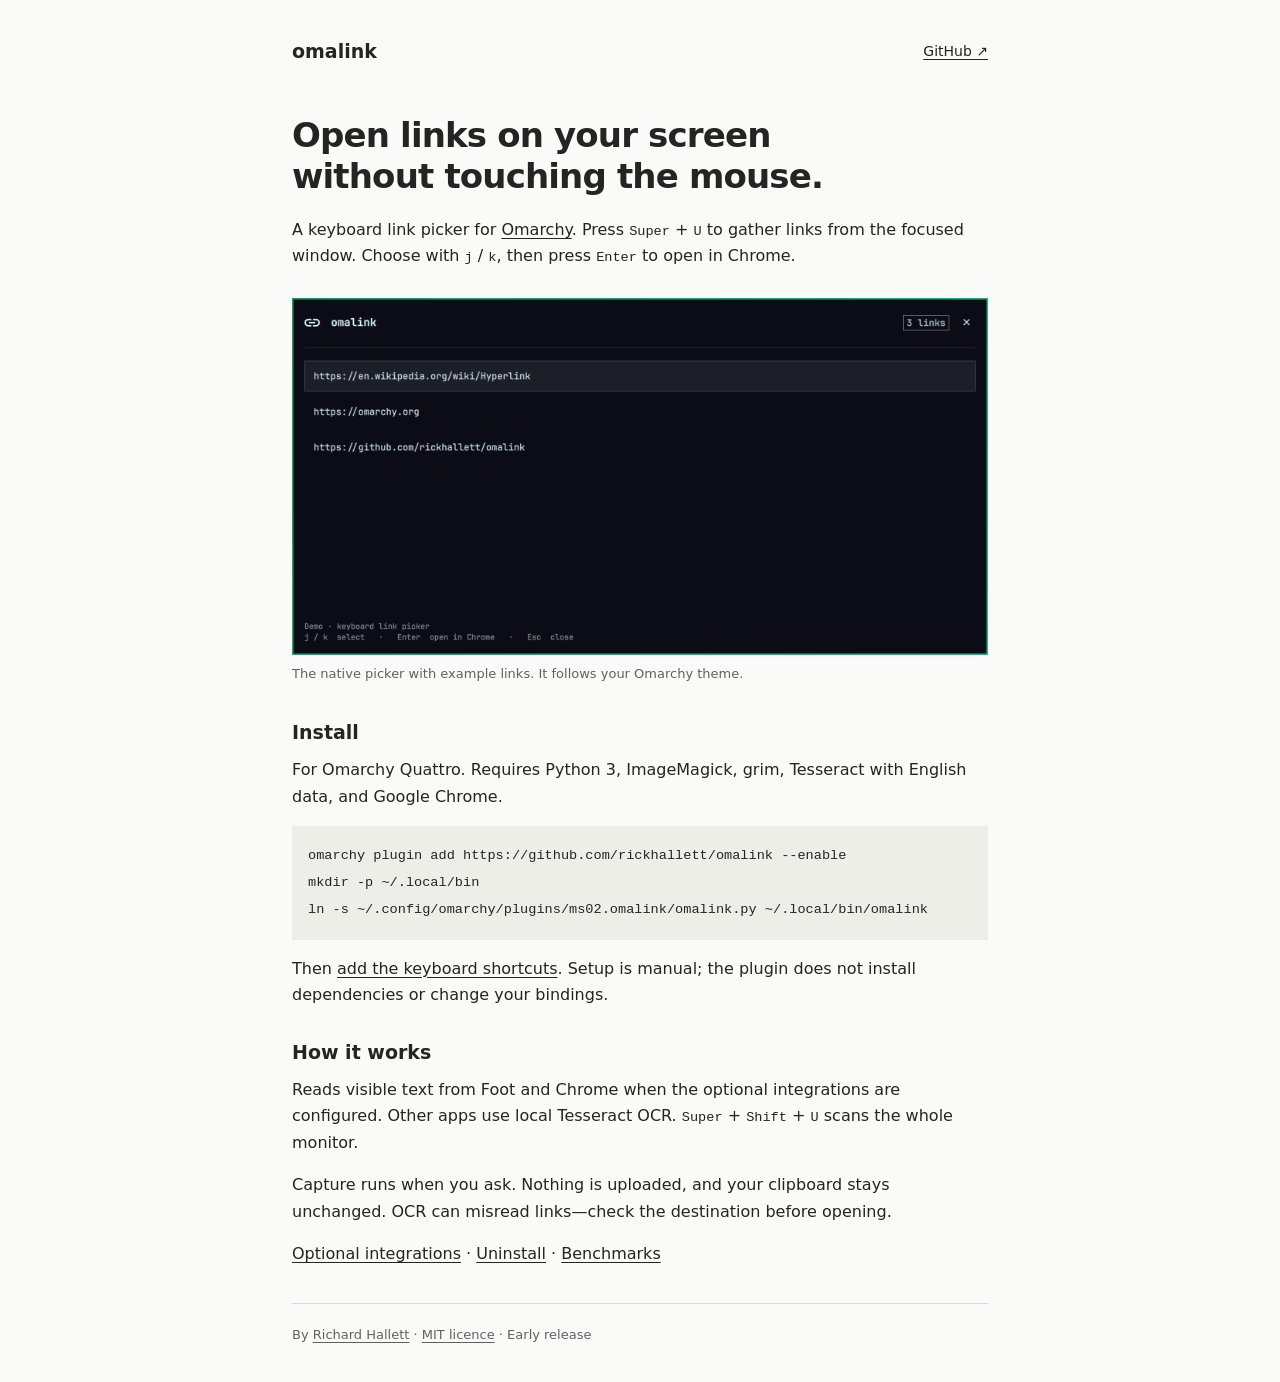
==== commit 3add8a44: "Document ImageMagick OCR runtime dependency" ====
--- a/docs/index.html
+++ b/docs/index.html
@@ -11,7 +11,7 @@
   <meta property="og:description" content="A small keyboard link picker for Omarchy.">
   <meta property="og:image" content="https://rickhallett.github.io/omalink/preview.png">
   <link rel="icon" href="icon.svg" type="image/svg+xml">
-  <link rel="stylesheet" href="style.css">
+  <link rel="stylesheet" href="minimal.css">
 </head>
 <body>
   <header>
@@ -27,7 +27,7 @@
     </figure>
     <section aria-labelledby="install">
       <h2 id="install">Install</h2>
-      <p>For Omarchy Quattro. Requires Python 3, grim, Tesseract with English data, and Google Chrome.</p>
+      <p>For Omarchy Quattro. Requires Python 3, ImageMagick, grim, Tesseract with English data, and Google Chrome.</p>
       <pre><code>omarchy plugin add https://github.com/rickhallett/omalink --enable
 mkdir -p ~/.local/bin
 ln -s ~/.config/omarchy/plugins/ms02.omalink/omalink.py ~/.local/bin/omalink</code></pre>
--- a/docs/minimal.css
+++ b/docs/minimal.css
@@ -0,0 +1,20 @@
+:root { color-scheme: light; font-family: system-ui, sans-serif; color: #242424; background: #fafaf8; font-size: 16px; line-height: 1.65; }
+* { box-sizing: border-box; }
+body { max-width: 744px; margin: 0 auto; padding: 36px 24px; }
+a { color: inherit; text-underline-offset: 3px; }
+a:hover { color: #24574b; }
+a:focus-visible { outline: 2px solid #24574b; outline-offset: 4px; }
+header { display: flex; justify-content: space-between; align-items: center; margin-bottom: 48px; font-size: 14px; }
+.name { font-size: 19px; font-weight: 650; text-decoration: none; }
+h1 { font-size: clamp(26px, 4.5vw, 34px); line-height: 1.2; letter-spacing: -.025em; font-weight: 650; margin: 0 0 20px; }
+h2 { font-size: 19px; line-height: 1.3; margin: 0 0 12px; }
+p { margin: 0 0 16px; }
+figure { margin: 28px 0 36px; }
+img { display: block; width: 100%; height: auto; }
+figcaption { margin-top: 8px; color: #62625d; font-size: 13px; }
+section { margin: 32px 0; }
+kbd, code { font-family: ui-monospace, monospace; font-size: .85em; }
+kbd { white-space: nowrap; }
+pre { overflow-x: auto; background: #eeeee9; padding: 16px; line-height: 1.7; margin: 16px 0; }
+footer { border-top: 1px solid #dcdcd5; padding-top: 20px; margin-top: 36px; font-size: 13px; color: #62625d; }
+@media (max-width: 540px) { body { padding: 24px 20px; } header { margin-bottom: 36px; } .wide { display: none; } }
